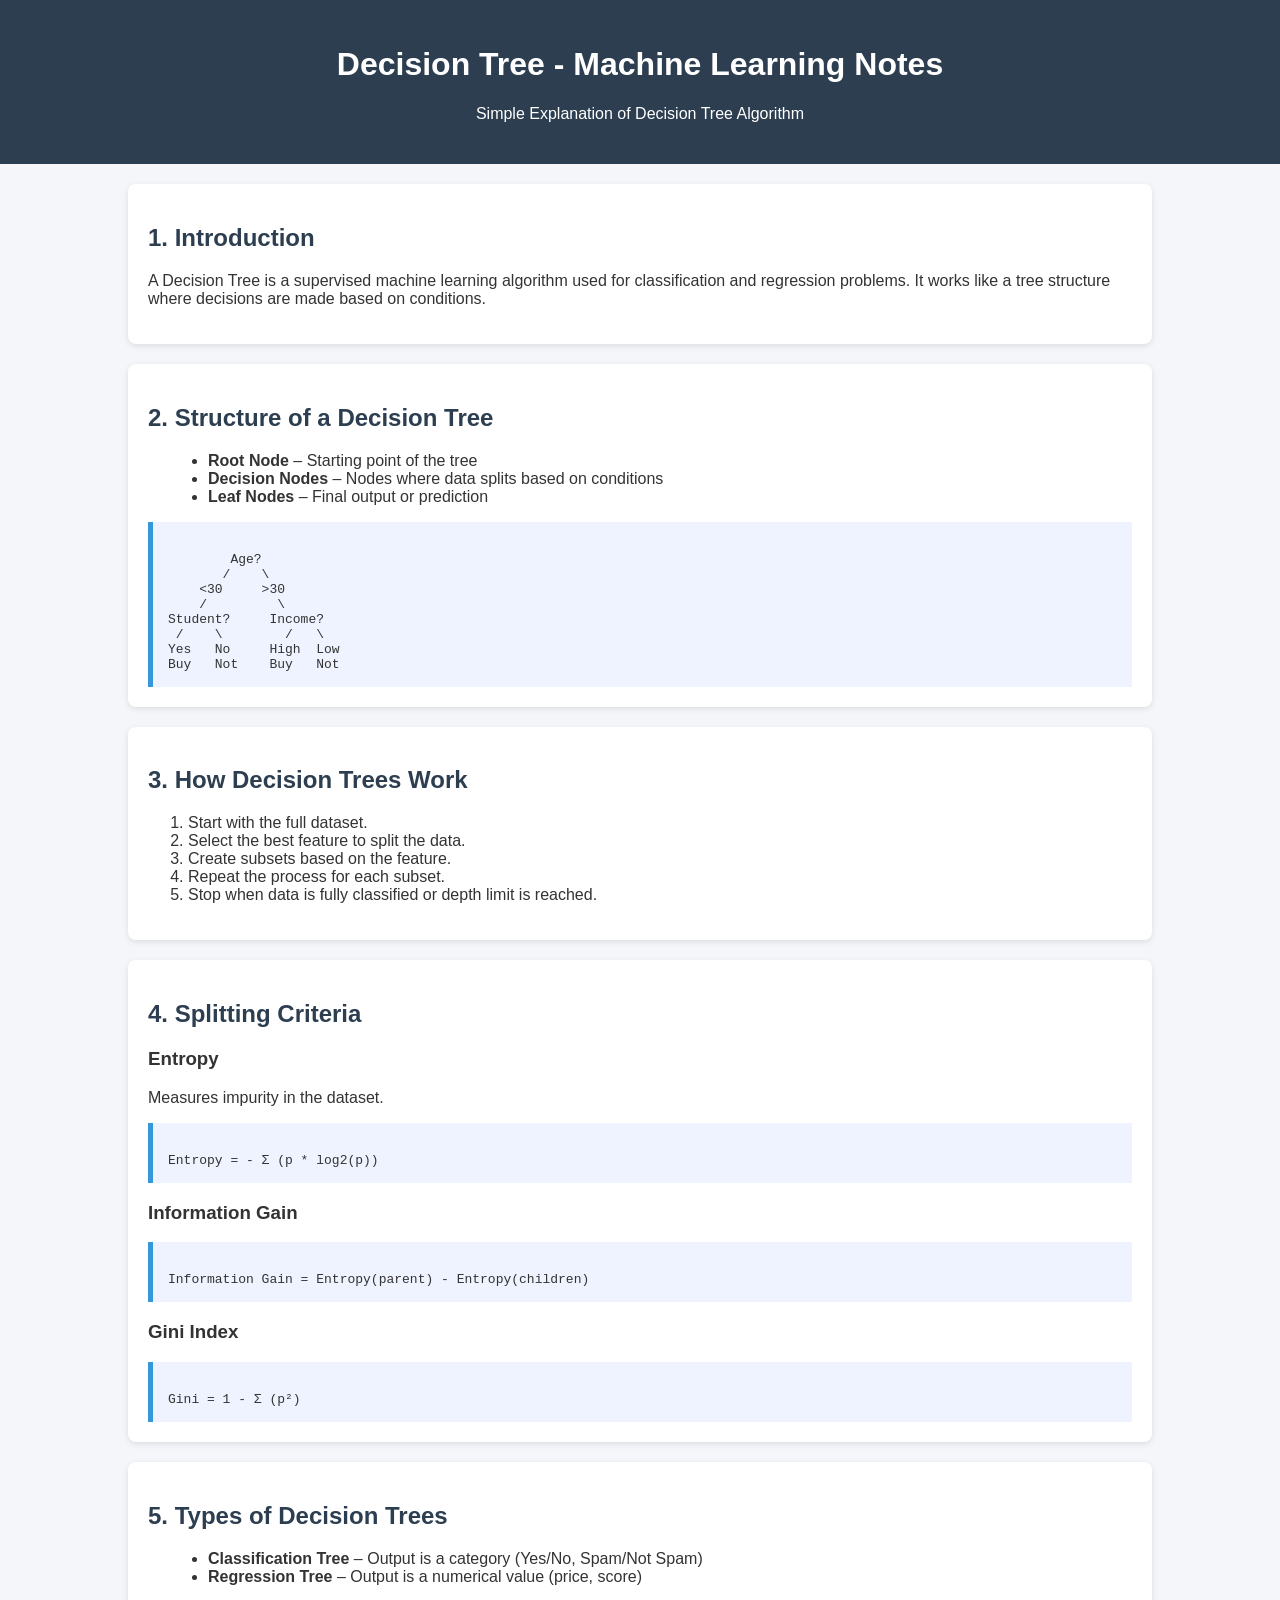
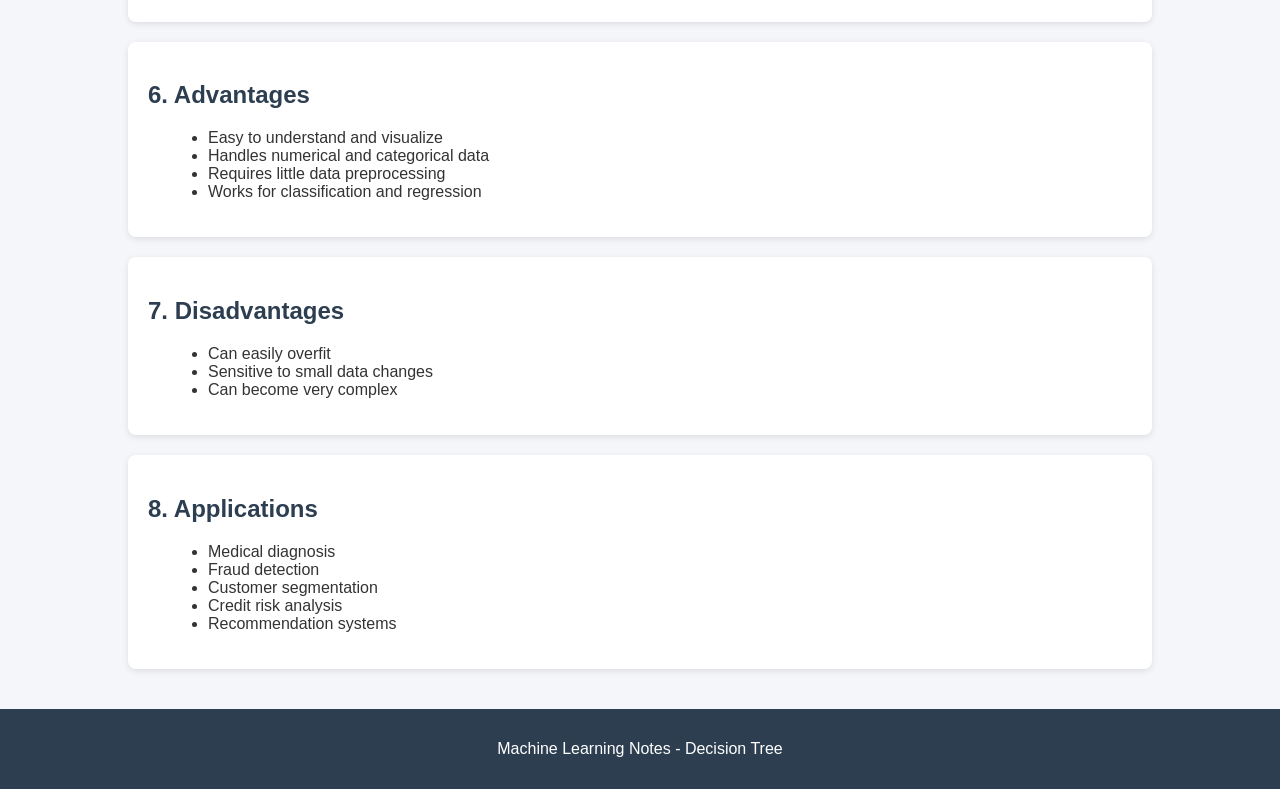
==== decisiontree.html @ 380b4318 "Add files via upload" ====
<!DOCTYPE html>
<html lang="en">
<head>
<meta charset="UTF-8">
<meta name="viewport" content="width=device-width, initial-scale=1.0">
<title>Decision Tree Notes</title>

<style>

body{
    font-family: Arial, Helvetica, sans-serif;
    margin:0;
    background:#f4f6f9;
    color:#333;
}

header{
    background:#2c3e50;
    color:white;
    text-align:center;
    padding:25px;
}

.container{
    width:80%;
    margin:auto;
    padding:20px;
}

.section{
    background:white;
    padding:20px;
    margin-bottom:20px;
    border-radius:8px;
    box-shadow:0 2px 6px rgba(0,0,0,0.1);
}

h2{
    color:#2c3e50;
}

ul{
    margin-left:20px;
}

.code-box{
    background:#eef3ff;
    padding:15px;
    border-left:5px solid #3498db;
    font-family:monospace;
    white-space:pre;
}

footer{
    background:#2c3e50;
    color:white;
    text-align:center;
    padding:15px;
}

</style>
</head>

<body>

<header>
<h1>Decision Tree - Machine Learning Notes</h1>
<p>Simple Explanation of Decision Tree Algorithm</p>
</header>

<div class="container">

<div class="section">
<h2>1. Introduction</h2>
<p>
A Decision Tree is a supervised machine learning algorithm used for classification 
and regression problems. It works like a tree structure where decisions are made 
based on conditions.
</p>
</div>

<div class="section">
<h2>2. Structure of a Decision Tree</h2>
<ul>
<li><b>Root Node</b> – Starting point of the tree</li>
<li><b>Decision Nodes</b> – Nodes where data splits based on conditions</li>
<li><b>Leaf Nodes</b> – Final output or prediction</li>
</ul>

<div class="code-box">
        Age?
       /    \
    <30     >30
    /         \
Student?     Income?
 /    \        /   \
Yes   No     High  Low
Buy   Not    Buy   Not
</div>

</div>

<div class="section">
<h2>3. How Decision Trees Work</h2>
<ol>
<li>Start with the full dataset.</li>
<li>Select the best feature to split the data.</li>
<li>Create subsets based on the feature.</li>
<li>Repeat the process for each subset.</li>
<li>Stop when data is fully classified or depth limit is reached.</li>
</ol>
</div>

<div class="section">
<h2>4. Splitting Criteria</h2>

<h3>Entropy</h3>
<p>Measures impurity in the dataset.</p>

<div class="code-box">
Entropy = - Σ (p * log2(p))
</div>

<h3>Information Gain</h3>

<div class="code-box">
Information Gain = Entropy(parent) - Entropy(children)
</div>

<h3>Gini Index</h3>

<div class="code-box">
Gini = 1 - Σ (p²)
</div>

</div>

<div class="section">
<h2>5. Types of Decision Trees</h2>
<ul>
<li><b>Classification Tree</b> – Output is a category (Yes/No, Spam/Not Spam)</li>
<li><b>Regression Tree</b> – Output is a numerical value (price, score)</li>
</ul>
</div>

<div class="section">
<h2>6. Advantages</h2>
<ul>
<li>Easy to understand and visualize</li>
<li>Handles numerical and categorical data</li>
<li>Requires little data preprocessing</li>
<li>Works for classification and regression</li>
</ul>
</div>

<div class="section">
<h2>7. Disadvantages</h2>
<ul>
<li>Can easily overfit</li>
<li>Sensitive to small data changes</li>
<li>Can become very complex</li>
</ul>
</div>

<div class="section">
<h2>8. Applications</h2>
<ul>
<li>Medical diagnosis</li>
<li>Fraud detection</li>
<li>Customer segmentation</li>
<li>Credit risk analysis</li>
<li>Recommendation systems</li>
</ul>
</div>

</div>

<footer>
<p>Machine Learning Notes - Decision Tree</p>
</footer>

</body>
</html>
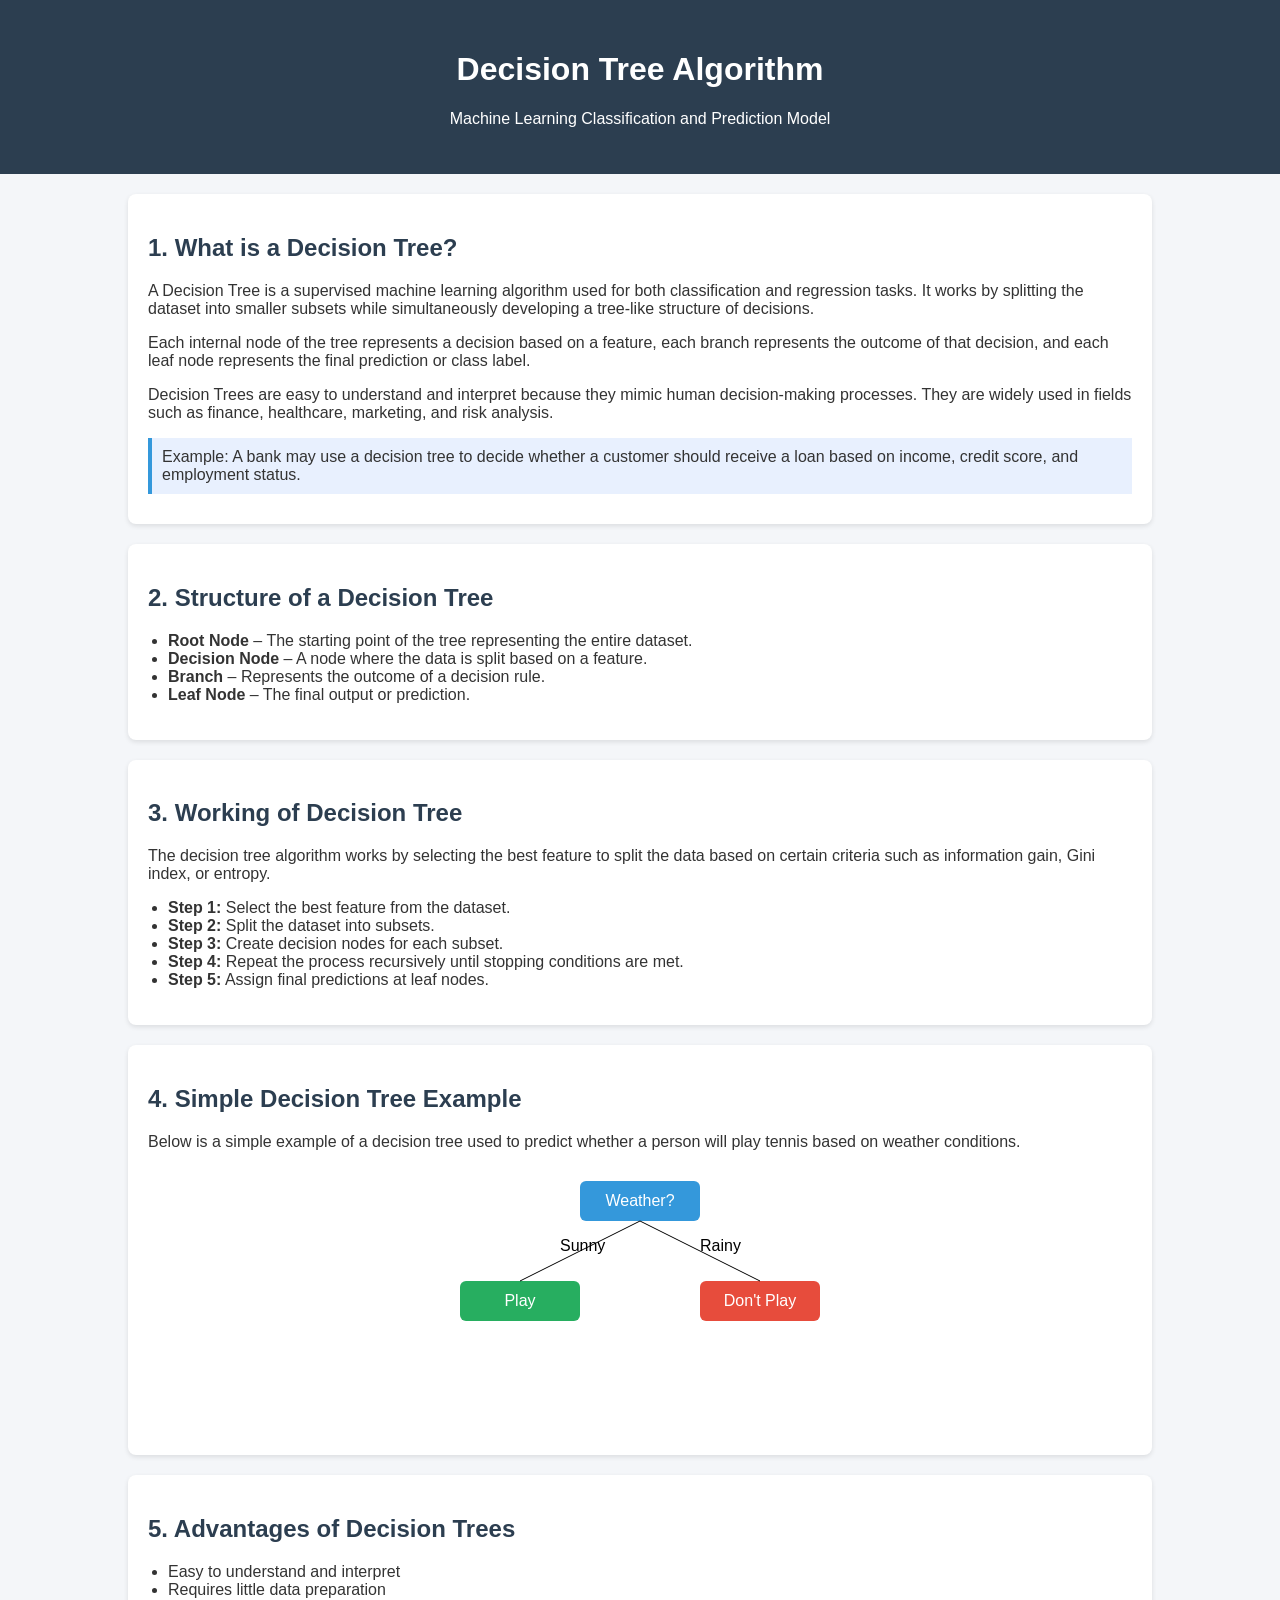
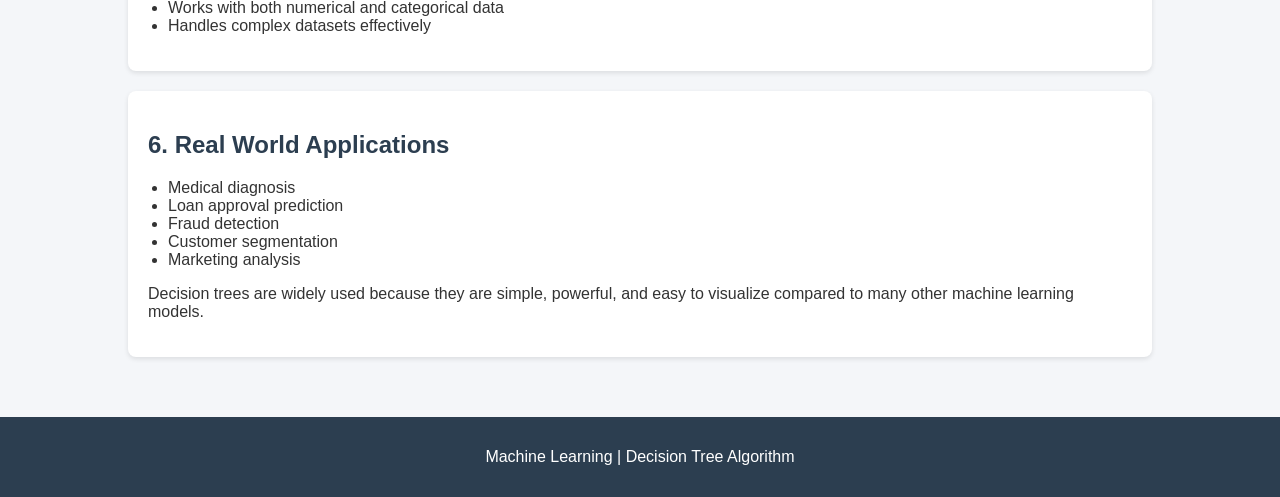
==== commit 5531895d: "Update decisiontree.html" ====
--- a/decisiontree.html
+++ b/decisiontree.html
@@ -3,7 +3,7 @@
 <head>
 <meta charset="UTF-8">
 <meta name="viewport" content="width=device-width, initial-scale=1.0">
-<title>Decision Tree Notes</title>
+<title>Decision Tree</title>
 
 <style>
 
@@ -18,7 +18,7 @@
     background:#2c3e50;
     color:white;
     text-align:center;
-    padding:25px;
+    padding:30px;
 }
 
 .container{
@@ -32,7 +32,7 @@
     padding:20px;
     margin-bottom:20px;
     border-radius:8px;
-    box-shadow:0 2px 6px rgba(0,0,0,0.1);
+    box-shadow:0 2px 5px rgba(0,0,0,0.1);
 }
 
 h2{
@@ -40,22 +40,27 @@
 }
 
 ul{
-    margin-left:20px;
-}
-
-.code-box{
-    background:#eef3ff;
+    padding-left:20px;
+}
+
+.highlight{
+    background:#e8f0fe;
+    padding:10px;
+    border-left:4px solid #3498db;
+    margin:10px 0;
+}
+
+.tree{
+    text-align:center;
+    margin-top:20px;
+}
+
+footer{
+    text-align:center;
     padding:15px;
-    border-left:5px solid #3498db;
-    font-family:monospace;
-    white-space:pre;
-}
-
-footer{
     background:#2c3e50;
     color:white;
-    text-align:center;
-    padding:15px;
+    margin-top:20px;
 }
 
 </style>
@@ -64,120 +69,151 @@
 <body>
 
 <header>
-<h1>Decision Tree - Machine Learning Notes</h1>
-<p>Simple Explanation of Decision Tree Algorithm</p>
+<h1>Decision Tree Algorithm</h1>
+<p>Machine Learning Classification and Prediction Model</p>
 </header>
 
 <div class="container">
 
 <div class="section">
-<h2>1. Introduction</h2>
-<p>
-A Decision Tree is a supervised machine learning algorithm used for classification 
-and regression problems. It works like a tree structure where decisions are made 
-based on conditions.
-</p>
-</div>
+<h2>1. What is a Decision Tree?</h2>
+
+<p>
+A Decision Tree is a supervised machine learning algorithm used for both
+classification and regression tasks. It works by splitting the dataset
+into smaller subsets while simultaneously developing a tree-like structure
+of decisions.
+</p>
+
+<p>
+Each internal node of the tree represents a decision based on a feature,
+each branch represents the outcome of that decision, and each leaf node
+represents the final prediction or class label.
+</p>
+
+<p>
+Decision Trees are easy to understand and interpret because they mimic
+human decision-making processes. They are widely used in fields such as
+finance, healthcare, marketing, and risk analysis.
+</p>
+
+<div class="highlight">
+Example: A bank may use a decision tree to decide whether a customer
+should receive a loan based on income, credit score, and employment status.
+</div>
+
+</div>
+
 
 <div class="section">
 <h2>2. Structure of a Decision Tree</h2>
-<ul>
-<li><b>Root Node</b> – Starting point of the tree</li>
-<li><b>Decision Nodes</b> – Nodes where data splits based on conditions</li>
-<li><b>Leaf Nodes</b> – Final output or prediction</li>
-</ul>
-
-<div class="code-box">
-        Age?
-       /    \
-    <30     >30
-    /         \
-Student?     Income?
- /    \        /   \
-Yes   No     High  Low
-Buy   Not    Buy   Not
-</div>
-
-</div>
-
-<div class="section">
-<h2>3. How Decision Trees Work</h2>
-<ol>
-<li>Start with the full dataset.</li>
-<li>Select the best feature to split the data.</li>
-<li>Create subsets based on the feature.</li>
-<li>Repeat the process for each subset.</li>
-<li>Stop when data is fully classified or depth limit is reached.</li>
-</ol>
-</div>
-
-<div class="section">
-<h2>4. Splitting Criteria</h2>
-
-<h3>Entropy</h3>
-<p>Measures impurity in the dataset.</p>
-
-<div class="code-box">
-Entropy = - Σ (p * log2(p))
-</div>
-
-<h3>Information Gain</h3>
-
-<div class="code-box">
-Information Gain = Entropy(parent) - Entropy(children)
-</div>
-
-<h3>Gini Index</h3>
-
-<div class="code-box">
-Gini = 1 - Σ (p²)
-</div>
-
-</div>
-
-<div class="section">
-<h2>5. Types of Decision Trees</h2>
-<ul>
-<li><b>Classification Tree</b> – Output is a category (Yes/No, Spam/Not Spam)</li>
-<li><b>Regression Tree</b> – Output is a numerical value (price, score)</li>
-</ul>
-</div>
-
-<div class="section">
-<h2>6. Advantages</h2>
-<ul>
-<li>Easy to understand and visualize</li>
-<li>Handles numerical and categorical data</li>
-<li>Requires little data preprocessing</li>
-<li>Works for classification and regression</li>
-</ul>
-</div>
-
-<div class="section">
-<h2>7. Disadvantages</h2>
-<ul>
-<li>Can easily overfit</li>
-<li>Sensitive to small data changes</li>
-<li>Can become very complex</li>
-</ul>
-</div>
-
-<div class="section">
-<h2>8. Applications</h2>
+
+<ul>
+<li><b>Root Node</b> – The starting point of the tree representing the entire dataset.</li>
+<li><b>Decision Node</b> – A node where the data is split based on a feature.</li>
+<li><b>Branch</b> – Represents the outcome of a decision rule.</li>
+<li><b>Leaf Node</b> – The final output or prediction.</li>
+</ul>
+
+</div>
+
+
+<div class="section">
+<h2>3. Working of Decision Tree</h2>
+
+<p>
+The decision tree algorithm works by selecting the best feature to split
+the data based on certain criteria such as information gain, Gini index,
+or entropy.
+</p>
+
+<ul>
+<li><b>Step 1:</b> Select the best feature from the dataset.</li>
+<li><b>Step 2:</b> Split the dataset into subsets.</li>
+<li><b>Step 3:</b> Create decision nodes for each subset.</li>
+<li><b>Step 4:</b> Repeat the process recursively until stopping conditions are met.</li>
+<li><b>Step 5:</b> Assign final predictions at leaf nodes.</li>
+</ul>
+
+</div>
+
+
+<div class="section">
+<h2>4. Simple Decision Tree Example</h2>
+
+<p>
+Below is a simple example of a decision tree used to predict whether a
+person will play tennis based on weather conditions.
+</p>
+
+<div class="tree">
+
+<svg width="500" height="260">
+
+<!-- Root -->
+<rect x="190" y="10" width="120" height="40" fill="#3498db" rx="6"/>
+<text x="250" y="35" text-anchor="middle" fill="white">Weather?</text>
+
+<!-- Left Node -->
+<rect x="70" y="110" width="120" height="40" fill="#27ae60" rx="6"/>
+<text x="130" y="135" text-anchor="middle" fill="white">Play</text>
+
+<!-- Right Node -->
+<rect x="310" y="110" width="120" height="40" fill="#e74c3c" rx="6"/>
+<text x="370" y="135" text-anchor="middle" fill="white">Don't Play</text>
+
+<!-- Lines -->
+<line x1="250" y1="50" x2="130" y2="110" stroke="black"/>
+<line x1="250" y1="50" x2="370" y2="110" stroke="black"/>
+
+<!-- Labels -->
+<text x="170" y="80">Sunny</text>
+<text x="310" y="80">Rainy</text>
+
+</svg>
+
+</div>
+
+</div>
+
+
+<div class="section">
+<h2>5. Advantages of Decision Trees</h2>
+
+<ul>
+<li>Easy to understand and interpret</li>
+<li>Requires little data preparation</li>
+<li>Works with both numerical and categorical data</li>
+<li>Handles complex datasets effectively</li>
+</ul>
+
+</div>
+
+
+<div class="section">
+<h2>6. Real World Applications</h2>
+
 <ul>
 <li>Medical diagnosis</li>
+<li>Loan approval prediction</li>
 <li>Fraud detection</li>
 <li>Customer segmentation</li>
-<li>Credit risk analysis</li>
-<li>Recommendation systems</li>
-</ul>
-</div>
+<li>Marketing analysis</li>
+</ul>
+
+<p>
+Decision trees are widely used because they are simple, powerful,
+and easy to visualize compared to many other machine learning models.
+</p>
+
+</div>
+
 
 </div>
 
 <footer>
-<p>Machine Learning Notes - Decision Tree</p>
+<p>Machine Learning | Decision Tree Algorithm</p>
 </footer>
 
 </body>
-</html>+</html>
